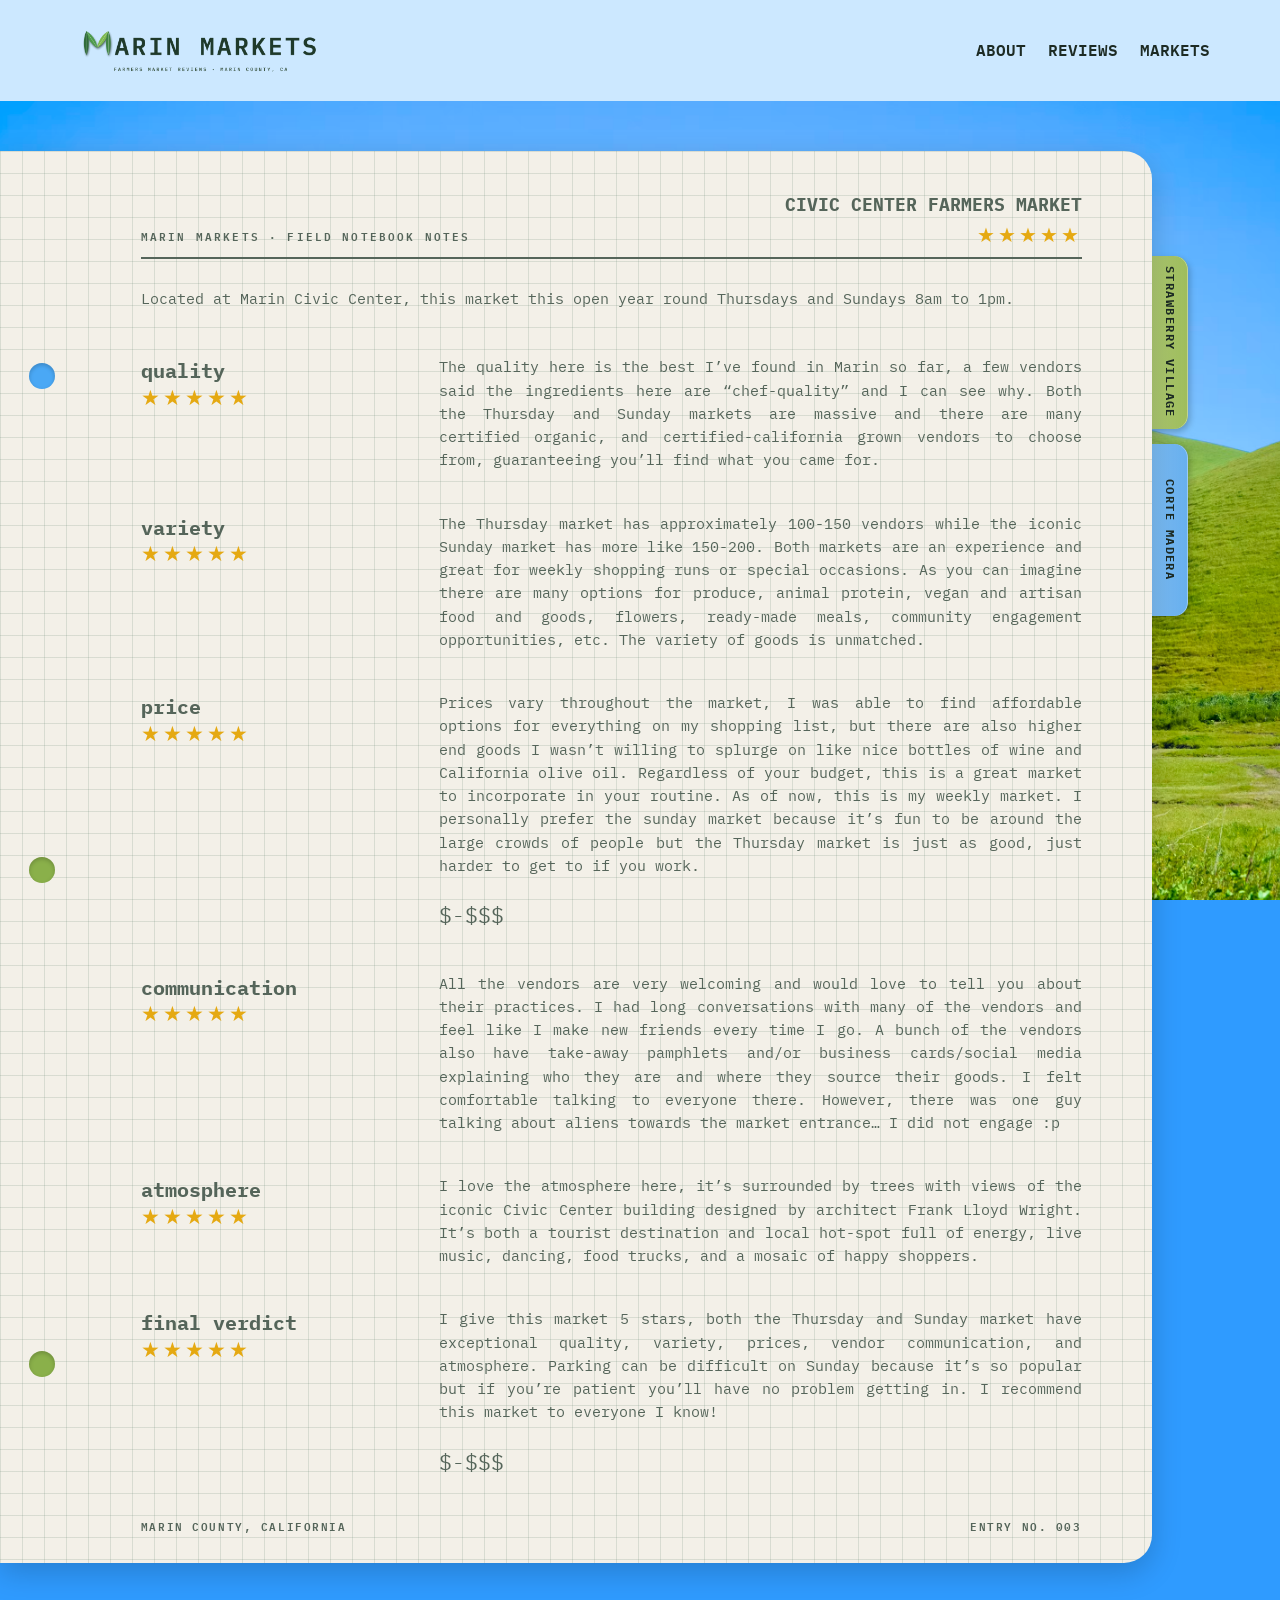
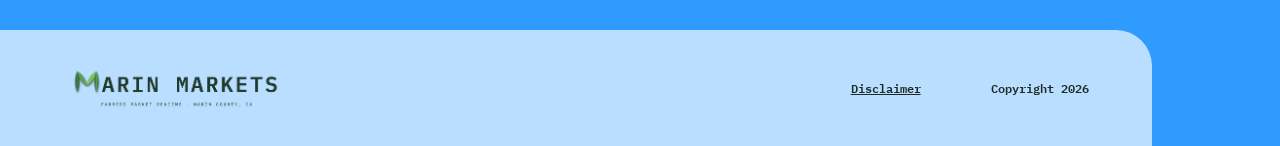
==== civic-center.html @ 47840f86 "repository setup submit" ====
<!DOCTYPE html>
<html lang="en">
<head>
  <meta charset="UTF-8">
  <meta name="viewport" content="width=device-width, initial-scale=1">
  <title>Marin Civic Center (Thursday & Sunday) Farmers Market - Marin Markets</title>
  <link rel="preconnect" href="https://fonts.googleapis.com">
  <link rel="preconnect" href="https://fonts.gstatic.com" crossorigin>
  <link href="https://fonts.googleapis.com/css2?family=IBM+Plex+Mono:wght@400;500;600;700&display=swap" rel="stylesheet">
  <link rel="stylesheet" href="style.css">
</head>
<body class="journal">
  <header class="site-header">
    <div class="wrap">
      <a class="logo" href="index.html"><img src="images/logo.png" alt="Marin Markets – Farmers market reviews, Marin County, CA"></a>
      <nav class="nav" aria-label="Main">
        <a href="index.html#about">About</a>
        <a href="corte-madera.html">Reviews</a>
        <a href="index.html#markets">Markets</a>
      </nav>
    </div>
  </header>
  <main class="meadow">
    <article class="notebook">
      <nav class="tabs" aria-label="More market reviews">
        <a class="tab tab-green" href="strawberry-village.html"><span>Strawberry Village</span></a>
        <a class="tab tab-blue" href="corte-madera.html"><span>Corte Madera</span></a>
      </nav>
      <span class="hole blue" style="top:15%"></span>
      <span class="hole" style="top:50%"></span>
      <span class="hole" style="top:85%"></span>

      <header class="nb-head">
        <span class="label">Marin Markets · Field notebook notes</span>
        <div>
          <h1>Civic Center Farmers Market</h1>
          <span class="stars" aria-label="5 out of 5 stars">★★★★★</span>
        </div>
      </header>

      <p class="lede">Located at Marin Civic Center, this market this open year round Thursdays and Sundays 8am to 1pm.</p>

      <section class="criterion">
        <div><h2>quality</h2><div class="stars sm" aria-label="5 out of 5 stars">★★★★★</div></div>
        <p>The quality here is the best I’ve found in Marin so far, a few vendors said the ingredients here are “chef-quality” and I can see why. Both the Thursday and Sunday markets are massive and there are many certified organic, and certified-california grown vendors to choose from, guaranteeing you’ll find what you came for.</p>
      </section>

      <section class="criterion">
        <div><h2>variety</h2><div class="stars sm" aria-label="5 out of 5 stars">★★★★★</div></div>
        <p>The Thursday market has approximately 100-150 vendors while the iconic Sunday market has more like 150-200. Both markets are an experience and great for weekly shopping runs or special occasions. As you can imagine there are many options for produce, animal protein, vegan and artisan food and goods, flowers, ready-made meals, community engagement opportunities, etc. The variety of goods is unmatched.</p>
      </section>

      <section class="criterion">
        <div><h2>price</h2><div class="stars sm" aria-label="5 out of 5 stars">★★★★★</div></div>
        <div>
          <p>Prices vary throughout the market, I was able to find affordable options for everything on my shopping list, but there are also higher end goods I wasn’t willing to splurge on like nice bottles of wine and California olive oil. Regardless of your budget, this is a great market to incorporate in your routine. As of now, this is my weekly market. I personally prefer the sunday market because it’s fun to be around the large crowds of people but the Thursday market is just as good, just harder to get to if you work.</p>
          <p class="price-mark" aria-label="Price: three dollar signs">$-$$$</p>
        </div>
      </section>

      <section class="criterion">
        <div><h2>communication</h2><div class="stars sm" aria-label="5 out of 5 stars">★★★★★</div></div>
        <div>
          <p>All the vendors are very welcoming and would love to tell you about their practices. I had long conversations with many of the vendors and feel like I make new friends every time I go. A bunch of the vendors also have take-away pamphlets and/or business cards/social media explaining who they are and where they source their goods. I felt comfortable talking to everyone there. However, there was one guy talking about aliens towards the market entrance… I did not engage :p</p>
        </div>
      </section>

      <section class="criterion">
        <div><h2>atmosphere</h2><div class="stars sm" aria-label="5 out of 5 stars">★★★★★</div></div>
        <div>
          <p>I love the atmosphere here, it’s surrounded by trees with views of the iconic Civic Center building designed by architect Frank Lloyd Wright. It’s both a tourist destination and local hot-spot full of energy, live music, dancing, food trucks, and a mosaic of happy shoppers.</p>
        </div>
      </section>

      <section class="criterion">
        <div><h2>final verdict</h2><div class="stars sm" aria-label="5 out of 5 stars">★★★★★</div></div>
        <div>
          <p>I give this market 5 stars, both the Thursday and Sunday market have exceptional quality, variety, prices, vendor communication, and atmosphere. Parking can be difficult on Sunday because it’s so popular but if you’re patient you’ll have no problem getting in. I recommend this market to everyone I know!</p>
          <p class="price-mark" aria-label="Price: three dollar signs">$-$$$</p>
        </div>
      </section>

      <footer class="nb-foot"><span>Marin County, California</span><span>Entry No. 003</span></footer>
    </article>
  </main>
  <footer class="site-footer">
    <div class="wrap">
      <a class="logo" href="index.html"><img src="images/logo.png" alt="Marin Markets"></a>
      <div class="fine"><a href="#">Disclaimer</a><span>Copyright 2026</span></div>
    </div>
  </footer>
</body>
</html>
---- style.css ----
/* Colors and fonts */
:root {
  --sky: #cce8ff;
  --sky-deep: #b8dcf5;
  --blue: #0070c0;
  --ink: #1d2b24;
  --moss: #55655a;
  --paper: #f3f0e8;
  --grid: rgba(120, 150, 130, .22);
  --star: #e5a912;
  --green: #8ab04a;
  --col-gap: 2.2rem;
  --font: "IBM Plex Mono", ui-monospace, Menlo, monospace;
}

/* Base */
* { box-sizing: border-box; margin: 0; }
html { scroll-behavior: smooth; font-size: clamp(15px, 1.15vw, 19px); }
body { font-family: var(--font); font-size: 1rem; color: var(--ink); line-height: 1.55; background: var(--sky); }
img { display: block; max-width: 100%; }
a { color: inherit; }
:focus-visible { outline: 3px solid var(--blue); outline-offset: 3px; }
.wrap { margin-inline: auto; padding-inline: 5.5%; }

/* Header */
.site-header { background: var(--sky); }
.site-header .wrap { display: flex; align-items: center; justify-content: space-between; padding-block: 16px; }
.logo img { height: 4.6rem; width: auto; }
.nav { display: flex; gap: 22px; }
.nav a { text-decoration: none; font-weight: 600; font-size: 1.05rem; text-transform: uppercase; }
.nav a:hover { text-decoration: underline; text-underline-offset: 6px; }

/* Stars */
.stars { color: var(--star); letter-spacing: 3px; font-size: 1.35rem; line-height: 1; }
.stars.sm { font-size: 1.4rem; }

/* Footer */
.site-footer { background: var(--sky-deep); border-top-right-radius: 36px; margin-right: 4%; margin-top: -40px; position: relative; box-shadow: 4vw 0 0 var(--blue); }
.site-footer .wrap { display: flex; align-items: center; justify-content: space-between; gap: 24px; padding-block: 28px; }
.site-footer .logo img { height: 4rem; }
.site-footer .fine { display: flex; gap: 70px; font-size: .78rem; font-weight: 600; }


/* Home: hero */
.hero { position: relative; aspect-ratio: 1.9; overflow: hidden; color: #fff; text-shadow: 0 1px 8px rgba(0, 0, 0, 0.35); }
.hero-image { position: absolute; inset: 0; }
.hero-image img { width: 100%; height: 100%; object-fit: cover; object-position: center; }
.hero .wrap { position: absolute; inset: 0; z-index: 1; }
.hero-block { position: absolute; }
.hero-block.one { top: 37%; left: 34%; }
.hero-block.two { top: 68%; left: 59%; }
.hero h1 { font-size: clamp(1.6rem, 3.4vw, 2.3rem); line-height: 1.15; font-weight: 500; text-shadow: 1px 2px 5px rgba(0, 0, 0, 0.35); }
.hero a { display: inline-block; margin-top: 18px; font-size: 0.95rem; text-decoration: none; text-shadow: 1px 2px 4px rgba(0, 0, 0, 0.4); }
.hero a:hover { text-decoration: underline; }

/* Home: intro */
.intro { background: #f8f7f3; }
.intro .wrap { position: relative; display: grid; grid-template-columns: 1fr 1.2fr; gap: 40px; align-items: end; padding-top: 2.8rem; }
.intro .tag { position: absolute; top: 5.8rem; left: 5.5%; font-size: .8rem; text-transform: uppercase; }
.intro-photo img { width: min(100%, 24rem); margin-inline: auto; transform: translateX(2.5rem); }
.intro-copy { align-self: start; padding-block: 2.6rem; padding-right: 9.2rem; }
.intro h2 { font-size: 1.5rem; font-weight: 500; line-height: 1.3; margin-bottom: 20px; }
.intro p { margin-bottom: 28px; text-wrap: pretty; }
.intro h2, .intro p { text-align: justify; text-justify: inter-word; }
.intro .link { font-size: .85rem; text-transform: uppercase; font-weight: 600; text-decoration: none; }

/* Home: featured cards */
.featured { padding-block: 40px 56px; }
.featured-head { display: flex; align-items: center; gap: 24px; font-size: .85rem; text-transform: uppercase; margin-bottom: 40px; }
.featured-head hr { flex: 1; border: 0; border-top: 1.5px solid var(--ink); }
.cards { display: grid; grid-template-columns: repeat(3, 1fr); column-gap: var(--col-gap); }
.card { display: grid; grid-template-rows: subgrid; grid-row: span 5; }
.card h3 { font-size: .95rem; font-weight: 500; text-transform: uppercase; margin-bottom: 14px; align-self: end; }
.card p { font-size: .9rem; margin: 14px 0 20px; }
.card .btn { justify-self: start; align-self: end; }
.photo-frame { position: relative; background: #fff; border: 1.5px solid var(--ink); border-radius: 12px; padding: 8px; margin-bottom: 36px; }
.photo-frame img { width: 100%; aspect-ratio: 1 / 1; object-fit: cover; border-radius: 4px; }
.photo-frame::before { content: ""; position: absolute; top: -14px; left: 14%; width: 70%; height: 34px; background: url("images/tape.svg") center / 100% 100% no-repeat; }
.btn { display: inline-block; background: #fff; border: 1.5px solid var(--ink); border-radius: 10px; padding: .5rem 1rem; font-size: .8rem; font-weight: 600; text-transform: uppercase; text-decoration: none; }
.btn:hover { background: var(--ink); color: #fff; }

/* Home: info band (same 3 columns and gap as the cards) */
.band { background: var(--blue); color: #fff; padding-block: 36px 64px; }
.band .wrap { display: grid; grid-template-columns: repeat(3, 1fr); column-gap: var(--col-gap); }
.band .col { position: relative; }
.band .col + .col::before { content: ""; position: absolute; top: 0; bottom: 0; left: calc(var(--col-gap) / -2); border-left: 1px solid rgba(255,255,255,.55); }
.band h2 { font-size: .85rem; text-transform: uppercase; font-weight: 700; margin-bottom: 28px; }
.band p { font-size: .85rem; }
.band ul { list-style: none; padding: 0; display: flex; flex-wrap: wrap; align-content: flex-start; gap: .8rem; text-transform: uppercase; }
.band li { border: 1.5px solid rgba(255,255,255,.75); border-radius: 10px; padding: .5rem 1rem; font-size: .85rem; font-weight: 600; letter-spacing: .02em; }


/* Review pages: meadow photo behind the whole page, down through the footer */
body.journal { background: #2f9bff url("images/meadow.png") center top / cover fixed; min-height: 100vh; }
body.journal .site-footer { background: rgba(204, 232, 255, .88); margin-top: 0; margin-right: 10%; box-shadow: none; }

/* position + z-index here lets the tabs sit behind the notebook and still be clickable */
.meadow { position: relative; z-index: 0; padding: 50px 0 4.5rem; }

/* Notebook */
.notebook {
  position: relative;
  width: 90%;
  padding: 40px 5.5% 28px 11%;
  background-color: var(--paper);
  background-image: linear-gradient(var(--grid) 1px, transparent 1px), linear-gradient(90deg, var(--grid) 1px, transparent 1px);
  background-size: 22px 22px;
  border-radius: 0 28px 28px 0;
  box-shadow: 0 10px 30px rgba(0,0,0,.18);
  color: var(--moss);
}
.hole { position: absolute; left: 2.5%; width: 26px; height: 26px; border-radius: 50%; background: var(--green); box-shadow: inset 0 2px 4px rgba(0,0,0,.2); }
.hole.blue { background: #4aa8f5; }
.nb-head { display: flex; justify-content: space-between; align-items: flex-end; flex-wrap: wrap; gap: 8px; border-bottom: 2px solid var(--moss); padding-bottom: 12px; margin-bottom: 28px; }
.nb-head .label { font-size: .72rem; letter-spacing: .2em; text-transform: uppercase; font-weight: 600; }
.nb-head h1 { font-size: 1.2rem; text-transform: uppercase; font-weight: 700; }
.nb-head .stars { display: block; text-align: right; margin-top: 6px; }
.lede { margin-bottom: 3rem; }
.criterion { display: grid; grid-template-columns: minmax(9rem, 1fr) 2.4fr; gap: 2rem; margin-bottom: 40px; }
.criterion h2 { font-size: 1.35rem; font-weight: 700; }
.lede, .criterion p { text-align: justify; text-justify: inter-word; text-wrap: pretty; }
.price-mark { font-size: 1.4rem; margin-top: 22px; }
.nb-foot { display: flex; justify-content: space-between; font-size: .7rem; letter-spacing: .15em; text-transform: uppercase; font-weight: 600; margin-top: 24px; }

/* Notebook tabs: tucked 1.1rem behind the page edge and slide out on hover */
.tab {
  position: absolute; z-index: -1;
  left: calc(100% - 1.1rem); width: 3.5rem; height: 11.5rem;
  display: flex; align-items: center; justify-content: center;
  padding-left: 1.1rem;
  border-radius: 0 .9rem .9rem 0;
  color: var(--ink); text-decoration: none;
  background-image: linear-gradient(90deg, rgba(0,0,0,.2), rgba(255,255,255,.14) 22%, rgba(0,0,0,.04));
  box-shadow: 2px 3px 6px rgba(0, 0, 0, .22), inset -1px 0 0 rgba(255, 255, 255, .35);
  transition: transform .18s ease;
}
.tab span { writing-mode: vertical-rl; font-size: .8rem; font-weight: 700; letter-spacing: .12em; text-transform: uppercase; white-space: nowrap; }
.tab-green { top: 7rem; background-color: #a4c45f; }
.tab-blue { top: 19.5rem; background-color: #6bb6f7; }
.tab:hover, .tab:focus-visible { transform: translateX(.45rem); }


/* Reduced motion */
@media (prefers-reduced-motion: reduce) {
  html { scroll-behavior: auto; }
  .tab { transition: none; }
}

/* Mobile (keep this last so it overrides the rules above) */
@media (max-width: 800px) {
  .site-header .wrap, .site-footer .wrap { flex-direction: column; gap: 14px; }
  .site-footer, body.journal .site-footer { margin-right: 0; }

  .hero-block.one, .hero-block.two { position: static; padding: 40px 28px 0; }
  .hero { aspect-ratio: auto; height: 900px; }
  .hero, .hero .wrap { padding-bottom: 40px; }
  .intro .wrap, .cards, .band .wrap { grid-template-columns: 1fr; }
  .intro .tag { position: static; display: block; margin-bottom: 8px; }
  .intro-photo img { transform: none; }
  .intro-copy { align-self: auto; padding-right: 0; }
  .band .col + .col { border-top: 1px solid rgba(255,255,255,.5); margin-top: 28px; padding-top: 28px; }
  .band .col + .col::before { display: none; }

  .notebook { width: auto; margin-right: 2.8rem; padding: 40px 28px 28px 56px; border-radius: 0 20px 20px 0; }
  .hole { left: 12px; width: 24px; height: 24px; }
  .criterion { grid-template-columns: 1fr; gap: .8rem; }
  .lede, .criterion p { text-align: left; }
  .tab { height: 9.5rem; }
  .tab-green { top: 5rem; }
  .tab-blue { top: 15.5rem; }
}
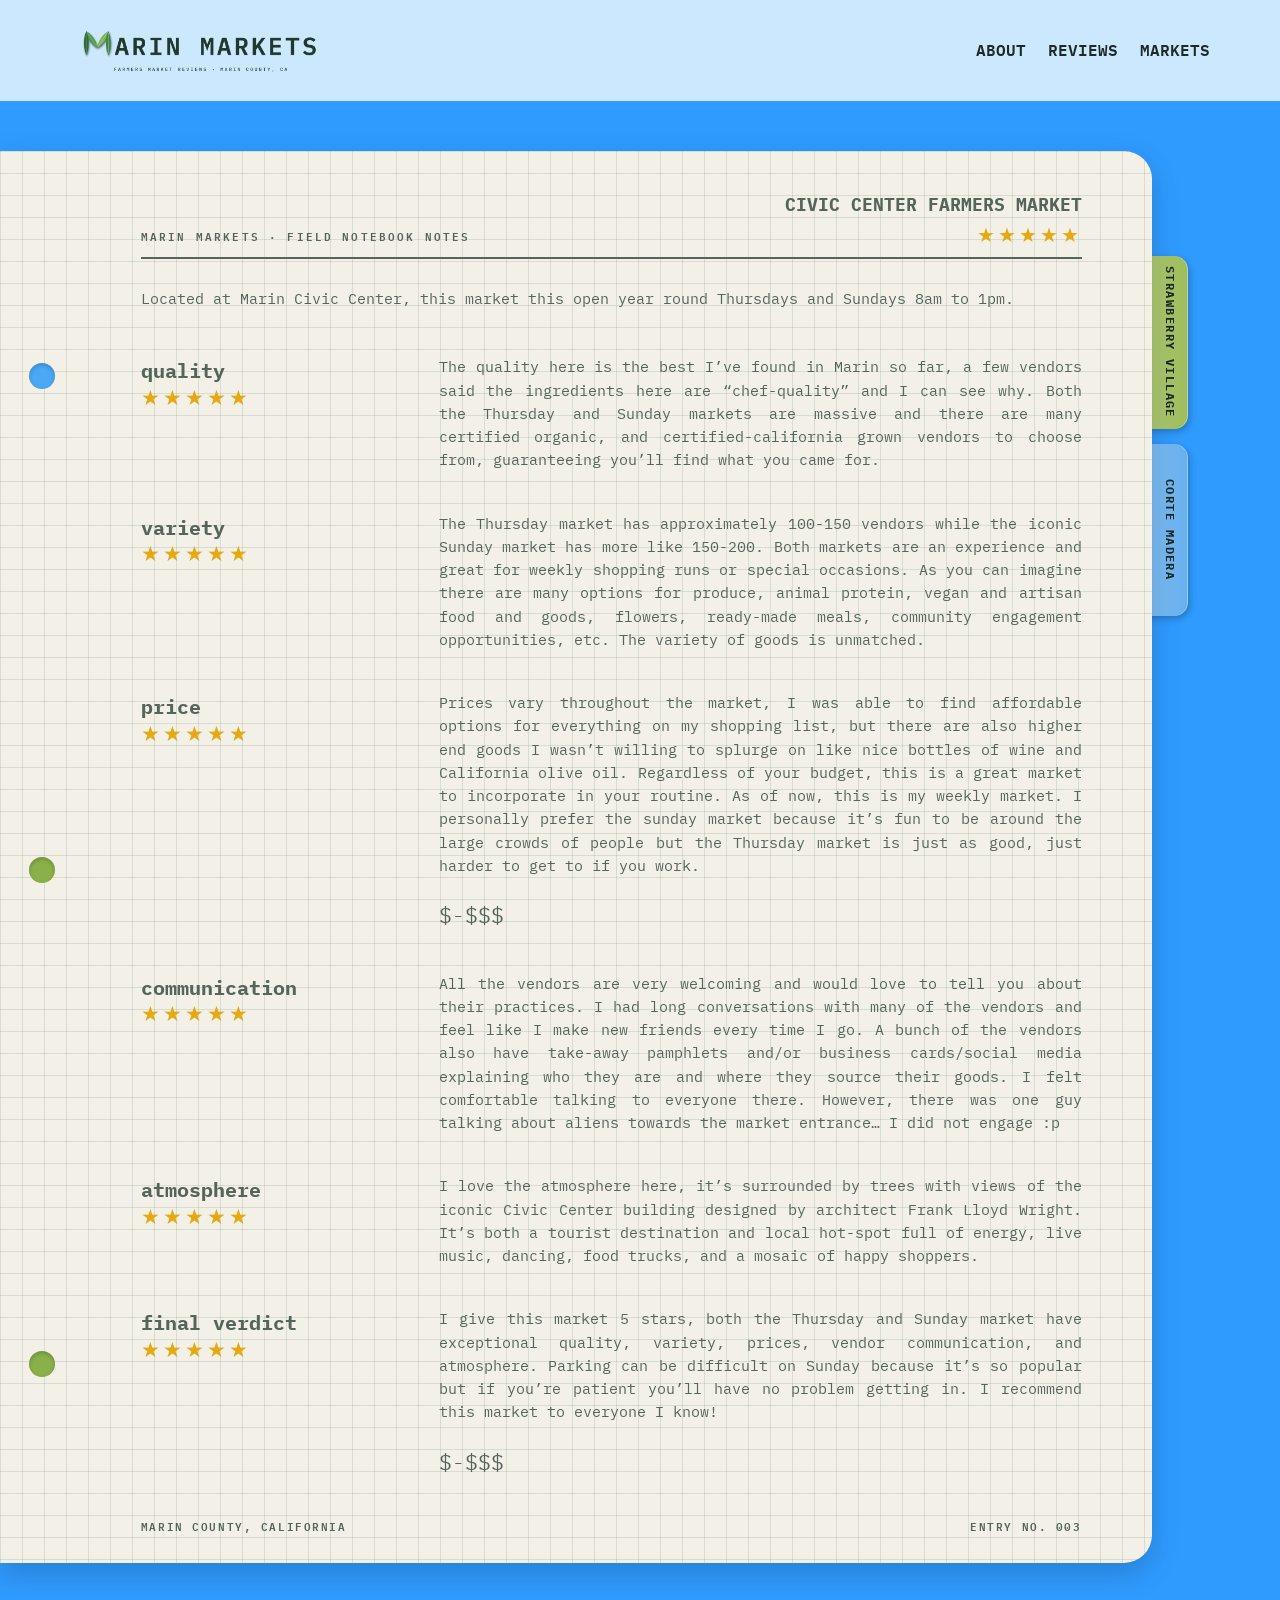
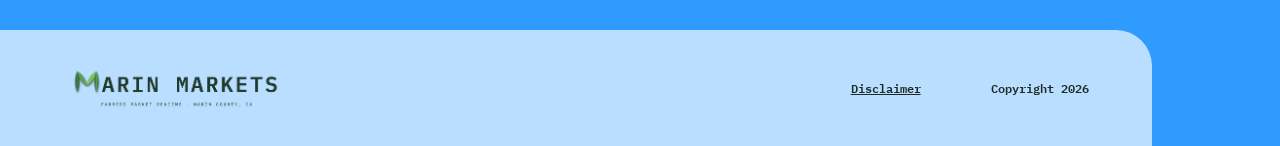
==== commit 3bf25766: "fixes fix" ====
--- a/civic-center.html
+++ b/civic-center.html
@@ -7,7 +7,7 @@
   <link rel="preconnect" href="https://fonts.googleapis.com">
   <link rel="preconnect" href="https://fonts.gstatic.com" crossorigin>
   <link href="https://fonts.googleapis.com/css2?family=IBM+Plex+Mono:wght@400;500;600;700&display=swap" rel="stylesheet">
-  <link rel="stylesheet" href="style.css">
+  <link rel="stylesheet" href="/css/style.css">
 </head>
 <body class="journal">
   <header class="site-header">
--- a/css/style.css
+++ b/css/style.css
@@ -0,0 +1,171 @@
+/* Colors and fonts */
+:root {
+  --sky: #cce8ff;
+  --sky-deep: #b8dcf5;
+  --blue: #0070c0;
+  --ink: #1d2b24;
+  --moss: #55655a;
+  --paper: #f3f0e8;
+  --grid: rgba(120, 150, 130, .22);
+  --star: #e5a912;
+  --green: #8ab04a;
+  --col-gap: 2.2rem;
+  --font: "IBM Plex Mono", ui-monospace, Menlo, monospace;
+}
+
+/* Base */
+* { box-sizing: border-box; margin: 0; }
+html { scroll-behavior: smooth; font-size: clamp(15px, 1.15vw, 19px); }
+body { font-family: var(--font); font-size: 1rem; color: var(--ink); line-height: 1.55; background: var(--sky); }
+img { display: block; max-width: 100%; }
+a { color: inherit; }
+:focus-visible { outline: 3px solid var(--blue); outline-offset: 3px; }
+.wrap { margin-inline: auto; padding-inline: 5.5%; }
+
+/* Header */
+.site-header { background: var(--sky); }
+.site-header .wrap { display: flex; align-items: center; justify-content: space-between; padding-block: 16px; }
+.logo img { height: 4.6rem; width: auto; }
+.nav { display: flex; gap: 22px; }
+.nav a { text-decoration: none; font-weight: 600; font-size: 1.05rem; text-transform: uppercase; }
+.nav a:hover { text-decoration: underline; text-underline-offset: 6px; }
+
+/* Stars */
+.stars { color: var(--star); letter-spacing: 3px; font-size: 1.35rem; line-height: 1; }
+.stars.sm { font-size: 1.4rem; }
+
+/* Footer */
+.site-footer { background: var(--sky-deep); border-top-right-radius: 36px; margin-right: 4%; margin-top: -40px; position: relative; box-shadow: 4vw 0 0 var(--blue); }
+.site-footer .wrap { display: flex; align-items: center; justify-content: space-between; gap: 24px; padding-block: 28px; }
+.site-footer .logo img { height: 4rem; }
+.site-footer .fine { display: flex; gap: 70px; font-size: .78rem; font-weight: 600; }
+
+
+/* Home: hero */
+.hero { position: relative; aspect-ratio: 1.9; overflow: hidden; color: #fff; text-shadow: 0 1px 8px rgba(0, 0, 0, 0.35); }
+.hero-image { position: absolute; inset: 0; }
+.hero-image img { width: 100%; height: 100%; object-fit: cover; object-position: center; }
+.hero .wrap { position: absolute; inset: 0; z-index: 1; }
+.hero-block { position: absolute; }
+.hero-block.one { top: 37%; left: 34%; }
+.hero-block.two { top: 68%; left: 59%; }
+.hero h1 { font-size: clamp(1.6rem, 3.4vw, 2.3rem); line-height: 1.15; font-weight: 500; text-shadow: 1px 2px 5px rgba(0, 0, 0, 0.35); }
+.hero a { display: inline-block; margin-top: 18px; font-size: 0.95rem; text-decoration: none; text-shadow: 1px 2px 4px rgba(0, 0, 0, 0.4); }
+.hero a:hover { text-decoration: underline; }
+
+/* Home: intro */
+.intro { background: #f8f7f3; }
+.intro .wrap { position: relative; display: grid; grid-template-columns: 1fr 1.2fr; gap: 40px; align-items: end; padding-top: 2.8rem; }
+.intro .tag { position: absolute; top: 5.8rem; left: 5.5%; font-size: .8rem; text-transform: uppercase; }
+.intro-photo img { width: min(100%, 24rem); margin-inline: auto; transform: translateX(2.5rem); }
+.intro-copy { align-self: start; padding-block: 2.6rem; padding-right: 9.2rem; }
+.intro h2 { font-size: 1.5rem; font-weight: 500; line-height: 1.3; margin-bottom: 20px; }
+.intro p { margin-bottom: 28px; text-wrap: pretty; }
+.intro h2, .intro p { text-align: justify; text-justify: inter-word; }
+.intro .link { font-size: .85rem; text-transform: uppercase; font-weight: 600; text-decoration: none; }
+
+/* Home: featured cards */
+.featured { padding-block: 40px 56px; }
+.featured-head { display: flex; align-items: center; gap: 24px; font-size: .85rem; text-transform: uppercase; margin-bottom: 40px; }
+.featured-head hr { flex: 1; border: 0; border-top: 1.5px solid var(--ink); }
+.cards { display: grid; grid-template-columns: repeat(3, 1fr); column-gap: var(--col-gap); }
+.card { display: grid; grid-template-rows: subgrid; grid-row: span 5; }
+.card h3 { font-size: .95rem; font-weight: 500; text-transform: uppercase; margin-bottom: 14px; align-self: end; }
+.card p { font-size: .9rem; margin: 14px 0 20px; }
+.card .btn { justify-self: start; align-self: end; }
+.photo-frame { position: relative; background: #fff; border: 1.5px solid var(--ink); border-radius: 12px; padding: 8px; margin-bottom: 36px; }
+.photo-frame img { width: 100%; aspect-ratio: 1 / 1; object-fit: cover; border-radius: 4px; }
+.photo-frame::before { content: ""; position: absolute; top: -14px; left: 14%; width: 70%; height: 34px; background: url("images/tape.svg") center / 100% 100% no-repeat; }
+.btn { display: inline-block; background: #fff; border: 1.5px solid var(--ink); border-radius: 10px; padding: .5rem 1rem; font-size: .8rem; font-weight: 600; text-transform: uppercase; text-decoration: none; }
+.btn:hover { background: var(--ink); color: #fff; }
+
+/* Home: info band (same 3 columns and gap as the cards) */
+.band { background: var(--blue); color: #fff; padding-block: 36px 64px; }
+.band .wrap { display: grid; grid-template-columns: repeat(3, 1fr); column-gap: var(--col-gap); }
+.band .col { position: relative; }
+.band .col + .col::before { content: ""; position: absolute; top: 0; bottom: 0; left: calc(var(--col-gap) / -2); border-left: 1px solid rgba(255,255,255,.55); }
+.band h2 { font-size: .85rem; text-transform: uppercase; font-weight: 700; margin-bottom: 28px; }
+.band p { font-size: .85rem; }
+.band ul { list-style: none; padding: 0; display: flex; flex-wrap: wrap; align-content: flex-start; gap: .8rem; text-transform: uppercase; }
+.band li { border: 1.5px solid rgba(255,255,255,.75); border-radius: 10px; padding: .5rem 1rem; font-size: .85rem; font-weight: 600; letter-spacing: .02em; }
+
+
+/* Review pages: meadow photo behind the whole page, down through the footer */
+body.journal { background: #2f9bff url("images/meadow.png") center top / cover fixed; min-height: 100vh; }
+body.journal .site-footer { background: rgba(204, 232, 255, .88); margin-top: 0; margin-right: 10%; box-shadow: none; }
+
+/* position + z-index here lets the tabs sit behind the notebook and still be clickable */
+.meadow { position: relative; z-index: 0; padding: 50px 0 4.5rem; }
+
+/* Notebook */
+.notebook {
+  position: relative;
+  width: 90%;
+  padding: 40px 5.5% 28px 11%;
+  background-color: var(--paper);
+  background-image: linear-gradient(var(--grid) 1px, transparent 1px), linear-gradient(90deg, var(--grid) 1px, transparent 1px);
+  background-size: 22px 22px;
+  border-radius: 0 28px 28px 0;
+  box-shadow: 0 10px 30px rgba(0,0,0,.18);
+  color: var(--moss);
+}
+.hole { position: absolute; left: 2.5%; width: 26px; height: 26px; border-radius: 50%; background: var(--green); box-shadow: inset 0 2px 4px rgba(0,0,0,.2); }
+.hole.blue { background: #4aa8f5; }
+.nb-head { display: flex; justify-content: space-between; align-items: flex-end; flex-wrap: wrap; gap: 8px; border-bottom: 2px solid var(--moss); padding-bottom: 12px; margin-bottom: 28px; }
+.nb-head .label { font-size: .72rem; letter-spacing: .2em; text-transform: uppercase; font-weight: 600; }
+.nb-head h1 { font-size: 1.2rem; text-transform: uppercase; font-weight: 700; }
+.nb-head .stars { display: block; text-align: right; margin-top: 6px; }
+.lede { margin-bottom: 3rem; }
+.criterion { display: grid; grid-template-columns: minmax(9rem, 1fr) 2.4fr; gap: 2rem; margin-bottom: 40px; }
+.criterion h2 { font-size: 1.35rem; font-weight: 700; }
+.lede, .criterion p { text-align: justify; text-justify: inter-word; text-wrap: pretty; }
+.price-mark { font-size: 1.4rem; margin-top: 22px; }
+.nb-foot { display: flex; justify-content: space-between; font-size: .7rem; letter-spacing: .15em; text-transform: uppercase; font-weight: 600; margin-top: 24px; }
+
+/* Notebook tabs: tucked 1.1rem behind the page edge and slide out on hover */
+.tab {
+  position: absolute; z-index: -1;
+  left: calc(100% - 1.1rem); width: 3.5rem; height: 11.5rem;
+  display: flex; align-items: center; justify-content: center;
+  padding-left: 1.1rem;
+  border-radius: 0 .9rem .9rem 0;
+  color: var(--ink); text-decoration: none;
+  background-image: linear-gradient(90deg, rgba(0,0,0,.2), rgba(255,255,255,.14) 22%, rgba(0,0,0,.04));
+  box-shadow: 2px 3px 6px rgba(0, 0, 0, .22), inset -1px 0 0 rgba(255, 255, 255, .35);
+  transition: transform .18s ease;
+}
+.tab span { writing-mode: vertical-rl; font-size: .8rem; font-weight: 700; letter-spacing: .12em; text-transform: uppercase; white-space: nowrap; }
+.tab-green { top: 7rem; background-color: #a4c45f; }
+.tab-blue { top: 19.5rem; background-color: #6bb6f7; }
+.tab:hover, .tab:focus-visible { transform: translateX(.45rem); }
+
+
+/* Reduced motion */
+@media (prefers-reduced-motion: reduce) {
+  html { scroll-behavior: auto; }
+  .tab { transition: none; }
+}
+
+/* Mobile (keep this last so it overrides the rules above) */
+@media (max-width: 800px) {
+  .site-header .wrap, .site-footer .wrap { flex-direction: column; gap: 14px; }
+  .site-footer, body.journal .site-footer { margin-right: 0; }
+
+  .hero-block.one, .hero-block.two { position: static; padding: 40px 28px 0; }
+  .hero { aspect-ratio: auto; height: 900px; }
+  .hero, .hero .wrap { padding-bottom: 40px; }
+  .intro .wrap, .cards, .band .wrap { grid-template-columns: 1fr; }
+  .intro .tag { position: static; display: block; margin-bottom: 8px; }
+  .intro-photo img { transform: none; }
+  .intro-copy { align-self: auto; padding-right: 0; }
+  .band .col + .col { border-top: 1px solid rgba(255,255,255,.5); margin-top: 28px; padding-top: 28px; }
+  .band .col + .col::before { display: none; }
+
+  .notebook { width: auto; margin-right: 2.8rem; padding: 40px 28px 28px 56px; border-radius: 0 20px 20px 0; }
+  .hole { left: 12px; width: 24px; height: 24px; }
+  .criterion { grid-template-columns: 1fr; gap: .8rem; }
+  .lede, .criterion p { text-align: left; }
+  .tab { height: 9.5rem; }
+  .tab-green { top: 5rem; }
+  .tab-blue { top: 15.5rem; }
+}
